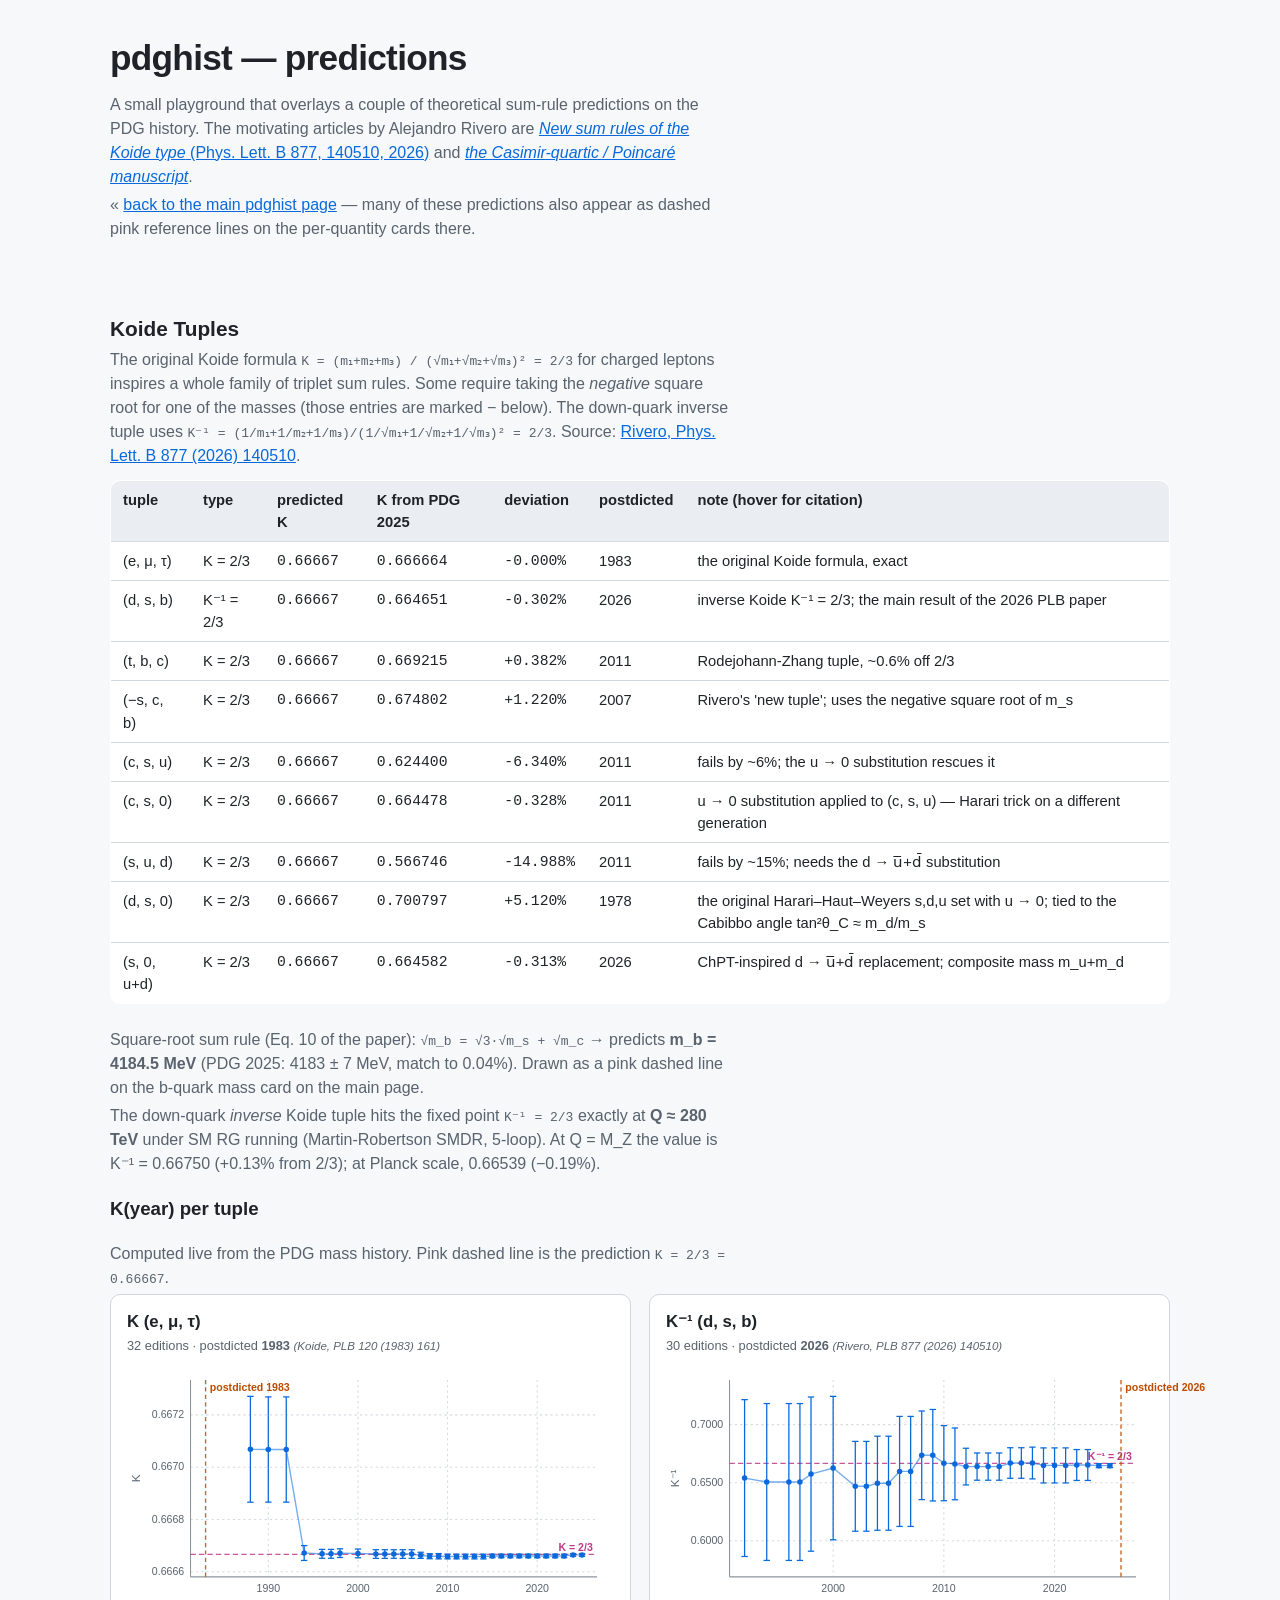
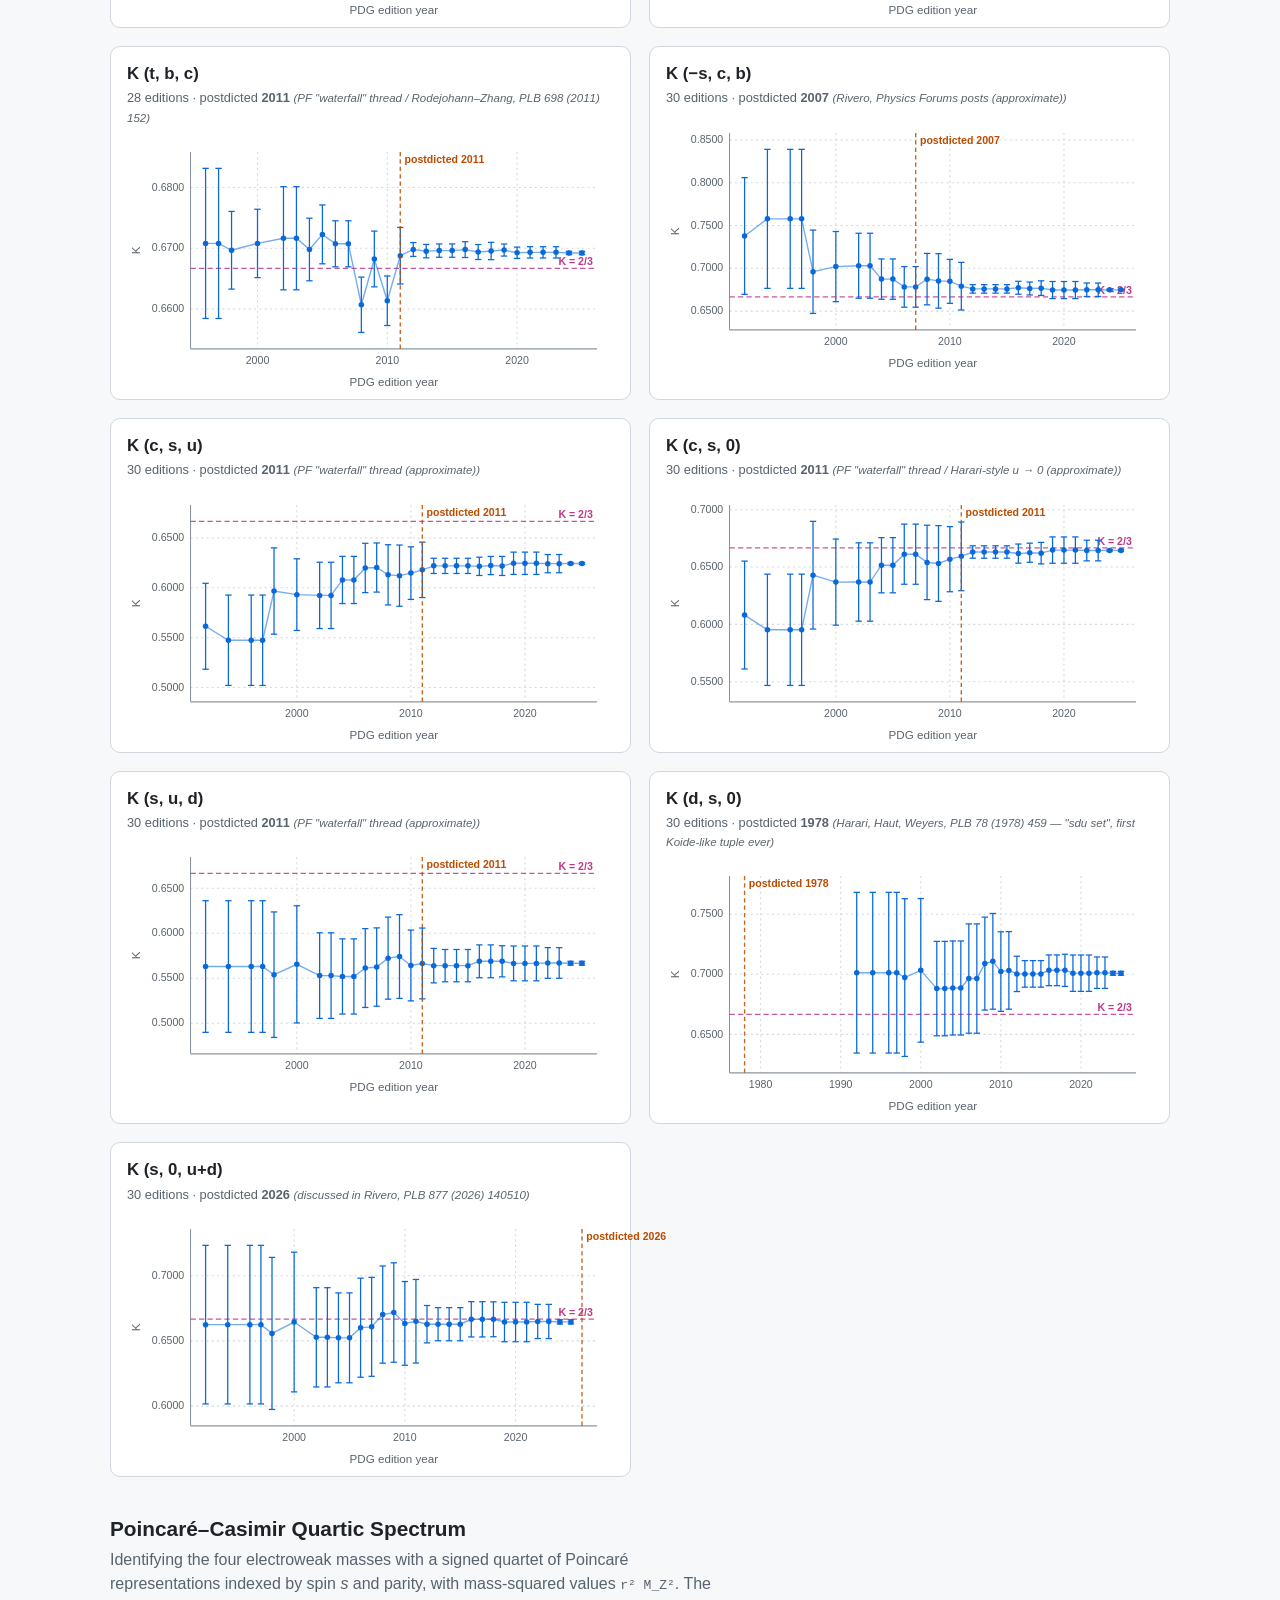
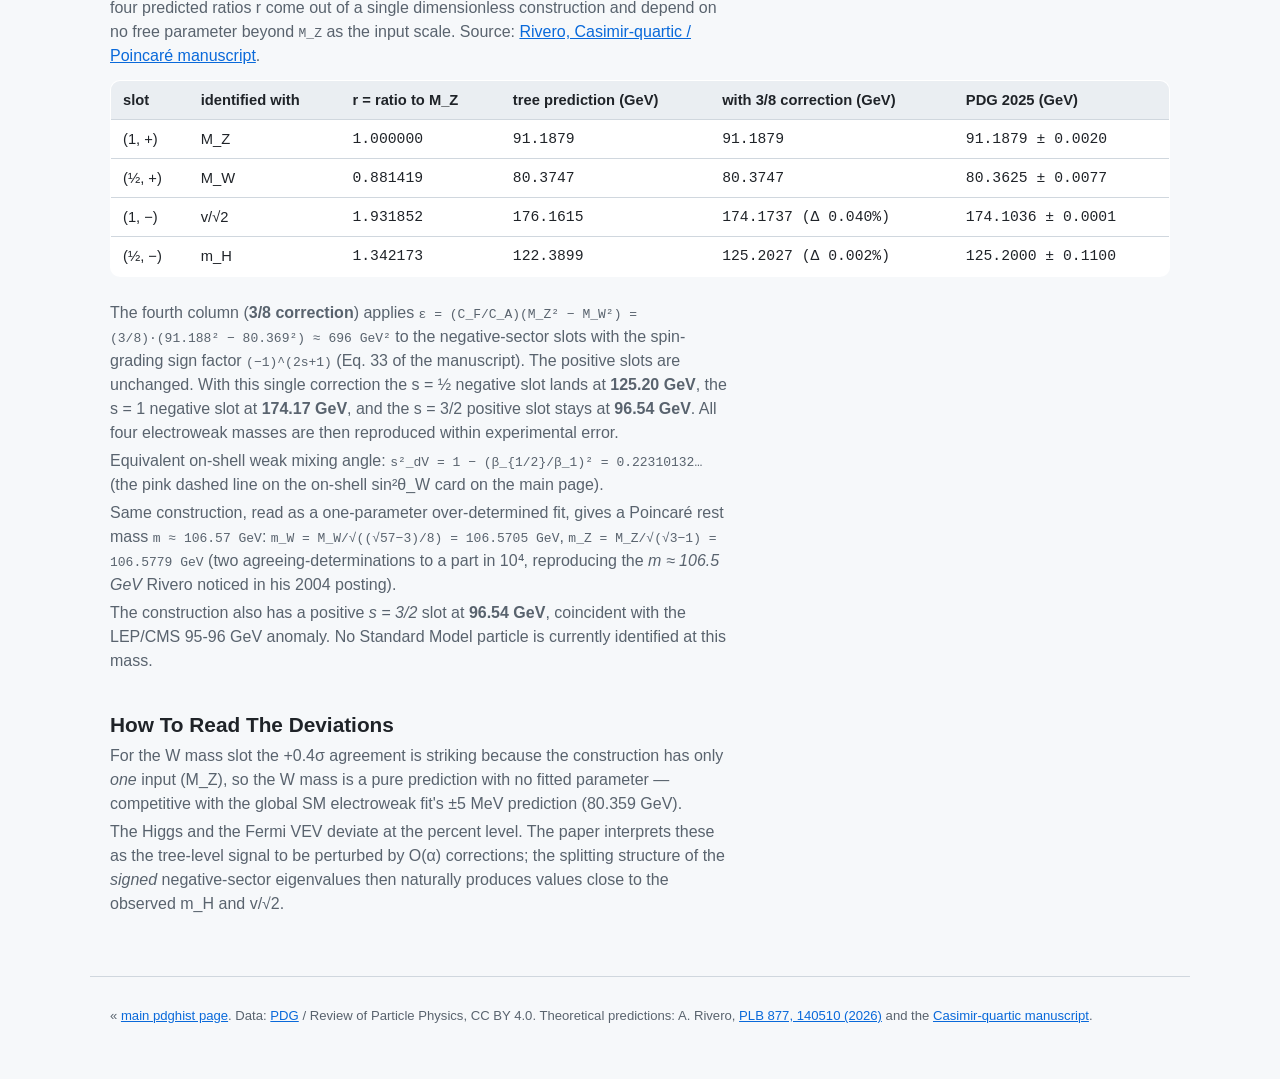
==== docs/predictions.html @ 5d5d6039 "Add 2026 preview, EW review scraping, predictions page - Backfill u/d/s quark masses 2012-2023 via l" ====
<!DOCTYPE html>
<html lang="en">
<head>
<meta charset="utf-8">
<meta name="viewport" content="width=device-width, initial-scale=1">
<title>pdghist &mdash; Theoretical predictions</title>
<link rel="stylesheet" href="style.css?v=2026-05-15c">
</head>
<body>
<header>
  <h1>pdghist &mdash; predictions</h1>
  <p class="tagline">A small playground that overlays a couple of theoretical
  sum-rule predictions on the PDG history. The motivating articles by
  Alejandro Rivero are <a href="https://a.rivero.nom.es/research/plb.pdf">
  <em>New sum rules of the Koide type</em> (Phys. Lett. B 877, 140510, 2026)</a>
  and <a href="https://a.rivero.nom.es/research/fused_manuscript.pdf">
  <em>the Casimir-quartic / Poincar&eacute; manuscript</em></a>.</p>
  <p class="tagline">&laquo; <a href="index.html">back to the main pdghist
  page</a> &mdash; many of these predictions also appear as dashed pink
  reference lines on the per-quantity cards there.</p>
</header>

<main>

<section class="category">
  <h2>Koide tuples</h2>
  <p class="tagline">The original Koide formula
  <code>K = (m₁+m₂+m₃) / (√m₁+√m₂+√m₃)² = 2/3</code> for charged leptons
  inspires a whole family of triplet sum rules. Some require taking the
  <em>negative</em> square root for one of the masses (those entries are
  marked &minus; below). The down-quark inverse tuple uses
  <code>K⁻¹ = (1/m₁+1/m₂+1/m₃)/(1/√m₁+1/√m₂+1/√m₃)² = 2/3</code>.
  Source: <a href="https://a.rivero.nom.es/research/plb.pdf">Rivero, Phys.
  Lett. B 877 (2026) 140510</a>.</p>

  <table class="pred-table">
    <thead><tr>
      <th>tuple</th>
      <th>type</th>
      <th>predicted K</th>
      <th>K from PDG 2025</th>
      <th>deviation</th>
      <th>postdicted</th>
      <th>note (hover for citation)</th>
    </tr></thead>
    <tbody id="koide-tbody"></tbody>
  </table>

  <p class="tagline">Square-root sum rule (Eq. 10 of the paper):
  <code>√m_b = √3·√m_s + √m_c</code> &rarr; predicts
  <strong>m_b = 4184.5 MeV</strong> (PDG 2025: 4183 &plusmn; 7 MeV, match
  to 0.04%). Drawn as a pink dashed line on the b-quark mass card on the
  main page.</p>

  <p class="tagline">The down-quark <em>inverse</em> Koide tuple hits the
  fixed point <code>K⁻¹ = 2/3</code> exactly at
  <strong>Q &asymp; 280 TeV</strong> under SM RG running (Martin-Robertson
  SMDR, 5-loop). At Q = M_Z the value is K⁻¹ = 0.66750 (+0.13% from 2/3);
  at Planck scale, 0.66539 (&minus;0.19%).</p>

  <h3>K(year) per tuple</h3>
  <p class="tagline">Computed live from the PDG mass history. Pink dashed
  line is the prediction <code>K = 2/3 = 0.66667</code>.</p>
  <div id="koide-plots" class="grid"></div>
</section>

<section class="category">
  <h2>Poincar&eacute;&ndash;Casimir quartic spectrum</h2>
  <p class="tagline">Identifying the four electroweak masses with a signed
  quartet of Poincar&eacute; representations indexed by spin <em>s</em> and
  parity, with mass-squared values <code>r² M_Z²</code>. The four predicted
  ratios r come out of a single dimensionless construction and depend on no
  free parameter beyond <code>M_Z</code> as the input scale.
  Source: <a href="https://a.rivero.nom.es/research/fused_manuscript.pdf">
  Rivero, Casimir-quartic / Poincar&eacute; manuscript</a>.</p>

  <table class="pred-table">
    <thead><tr>
      <th>slot</th>
      <th>identified with</th>
      <th>r = ratio to M_Z</th>
      <th>tree prediction (GeV)</th>
      <th>with 3/8 correction (GeV)</th>
      <th>PDG 2025 (GeV)</th>
    </tr></thead>
    <tbody id="casimir-tbody"></tbody>
  </table>

  <p class="tagline">The fourth column (<strong>3/8 correction</strong>) applies
  <code>ε = (C_F/C_A)(M_Z² − M_W²) = (3/8)·(91.188² − 80.369²) ≈ 696 GeV²</code>
  to the negative-sector slots with the spin-grading sign factor
  <code>(−1)^(2s+1)</code> (Eq. 33 of the manuscript). The positive slots are
  unchanged. With this single correction the s = ½ negative slot lands at
  <strong>125.20 GeV</strong>, the s = 1 negative slot at
  <strong>174.17 GeV</strong>, and the s = 3/2 positive slot stays at
  <strong>96.54 GeV</strong>. All four electroweak masses are then reproduced
  within experimental error.</p>

  <p class="tagline">Equivalent on-shell weak mixing angle:
  <code>s²_dV = 1 − (β_{1/2}/β_1)² = 0.22310132…</code> (the pink dashed
  line on the on-shell sin²θ_W card on the main page).</p>

  <p class="tagline">Same construction, read as a one-parameter
  over-determined fit, gives a Poincar&eacute; rest mass
  <code>m ≈ 106.57 GeV</code>:
  <code>m_W = M_W/√((√57−3)/8) = 106.5705 GeV</code>,
  <code>m_Z = M_Z/√(√3−1) = 106.5779 GeV</code>
  (two agreeing-determinations to a part in 10⁴, reproducing the
  <em>m ≈ 106.5 GeV</em> Rivero noticed in his 2004 posting).</p>

  <p class="tagline">The construction also has a positive
  <em>s = 3/2</em> slot at <strong>96.54 GeV</strong>, coincident with
  the LEP/CMS 95-96 GeV anomaly. No Standard Model particle is currently
  identified at this mass.</p>
</section>

<section class="category">
  <h2>How to read the deviations</h2>
  <p class="tagline">For the W mass slot the +0.4σ agreement is striking
  because the construction has only <em>one</em> input
  (M_Z), so the W mass is a pure prediction with no fitted parameter
  &mdash; competitive with the global SM electroweak fit's ±5 MeV
  prediction (80.359 GeV).</p>

  <p class="tagline">The Higgs and the Fermi VEV deviate at the
  percent level. The paper interprets these as the tree-level signal
  to be perturbed by O(α) corrections; the splitting structure of the
  <em>signed</em> negative-sector eigenvalues then naturally produces
  values close to the observed m_H and v/√2.</p>
</section>

</main>

<footer>
  <p>&laquo; <a href="index.html">main pdghist page</a>.
  Data: <a href="https://pdg.lbl.gov/">PDG</a> /
  Review of Particle Physics, CC BY 4.0.
  Theoretical predictions: A. Rivero,
  <a href="https://a.rivero.nom.es/research/plb.pdf">PLB 877, 140510 (2026)</a>
  and the
  <a href="https://a.rivero.nom.es/research/fused_manuscript.pdf">Casimir-quartic
  manuscript</a>.</p>
</footer>

<script src="predictions.js?v=2026-05-15c"></script>
</body>
</html>
---- docs/style.css ----
:root {
  --bg: #f6f8fa;
  --panel: #ffffff;
  --border: #d0d7de;
  --fg: #1f2328;
  --muted: #59636e;
  --accent: #0969da;
  --accent2: #bc4c00;
  --accent3: #1a7f37;
}
* { box-sizing: border-box; }
body {
  margin: 0;
  font-family: -apple-system, BlinkMacSystemFont, "Segoe UI", Roboto, Helvetica, Arial, sans-serif;
  background: var(--bg);
  color: var(--fg);
  line-height: 1.5;
}
a { color: var(--accent); }
header, nav, main, footer { max-width: 1100px; margin: 0 auto; padding: 0 20px; }
header { padding-top: 32px; padding-bottom: 8px; }
h1 { font-size: 2.2rem; margin: 0 0 8px; letter-spacing: -0.02em; }
.tagline { color: var(--muted); margin: 4px 0; max-width: 70ch; }

nav {
  position: sticky; top: 0; z-index: 10;
  background: rgba(246,248,250,0.92);
  backdrop-filter: blur(6px);
  padding-top: 12px; padding-bottom: 12px;
  border-bottom: 1px solid var(--border);
  display: flex; flex-wrap: wrap; gap: 8px;
}
nav a {
  font-size: 0.85rem; text-decoration: none;
  padding: 4px 10px; border: 1px solid var(--border);
  border-radius: 999px; color: var(--muted);
  background: var(--panel);
}
nav a:hover { color: var(--fg); border-color: var(--accent); }

main { padding-top: 24px; padding-bottom: 48px; }
.loading { color: var(--muted); }

.category { margin: 36px 0 12px; }
.category h2 {
  font-size: 1.3rem; margin: 0 0 4px;
  text-transform: capitalize;
}
.grid {
  display: grid;
  grid-template-columns: repeat(auto-fill, minmax(420px, 1fr));
  gap: 18px;
}
.card {
  background: var(--panel);
  border: 1px solid var(--border);
  border-radius: 10px;
  padding: 14px 16px 10px;
}
.card h3 { margin: 0; font-size: 1.05rem; }
.card .meta { color: var(--muted); font-size: 0.8rem; margin: 2px 0 8px; }
.card .meta code { color: var(--accent2); }
svg { display: block; width: 100%; height: auto; overflow: visible; }
.axis { stroke: #8c959f; stroke-width: 1; }
.grid-line { stroke: var(--border); stroke-width: 1; stroke-dasharray: 2 3; opacity: 0.9; }
.tick-label { fill: var(--muted); font-size: 10px; }
.axis-title { fill: var(--muted); font-size: 11px; }
.errbar { stroke-width: 1.4; }
.legend { font-size: 11px; fill: var(--muted); }
.annotation-label { font-size: 10px; font-weight: 600; }

.pred-table {
  width: 100%; border-collapse: collapse;
  font-size: 0.92rem; margin: 12px 0 24px;
  background: var(--panel);
  border: 1px solid var(--border); border-radius: 10px;
  overflow: hidden;
}
.pred-table th, .pred-table td {
  padding: 8px 12px; border-bottom: 1px solid var(--border);
  text-align: left; vertical-align: top;
}
.pred-table th {
  background: #eaeef2; font-weight: 600; color: var(--fg);
}
.pred-table tr:last-child td { border-bottom: none; }
.pred-table td.num { font-variant-numeric: tabular-nums;
  font-family: ui-monospace, SFMono-Regular, Menlo, Monaco, monospace; }
.hint { color: var(--muted); font-style: italic; font-size: 0.9em; }

/* global all-masses figure */
.global-wrap {
  background: var(--panel);
  border: 1px solid var(--border);
  border-radius: 10px;
  padding: 14px 16px;
  margin-top: 10px;
}
.global-label { font-size: 11px; }
.global-band { stroke: none; }

/* vertical-zoom control bar */
#zoom-bar {
  margin: 30px 0 6px;
  padding: 10px 14px;
  background: var(--panel);
  border: 1px solid var(--border);
  border-radius: 10px;
  font-size: 0.84rem;
  display: flex; flex-wrap: wrap; gap: 6px 12px; align-items: baseline;
}
.zoom-label { color: var(--muted); }
#zoom-links { display: inline-flex; flex-wrap: wrap; gap: 6px; }
#zoom-links a {
  text-decoration: none;
  padding: 3px 10px;
  border: 1px solid var(--border);
  border-radius: 999px;
  color: var(--accent);
}
#zoom-links a.active {
  background: var(--accent); color: #fff; border-color: var(--accent);
}
.ann-toggle {
  display: inline-flex; gap: 4px; align-items: center;
  color: var(--muted); padding-left: 4px;
}
.ann-toggle input { cursor: pointer; }
.ann-toggle label { cursor: pointer; }

.tooltip {
  position: fixed; pointer-events: none;
  background: #1f2328; color: #fff;
  border: 1px solid #1f2328; border-radius: 6px;
  padding: 6px 9px; font-size: 12px; z-index: 50;
  opacity: 0; transition: opacity 0.08s;
  white-space: nowrap;
}
footer {
  border-top: 1px solid var(--border);
  padding-top: 16px; padding-bottom: 40px;
  color: var(--muted); font-size: 0.82rem;
}
footer code { color: var(--accent2); }

@media print {
  nav { position: static; }
  #zoom-bar { background: none; }
  .card, .global-wrap { break-inside: avoid; }
}
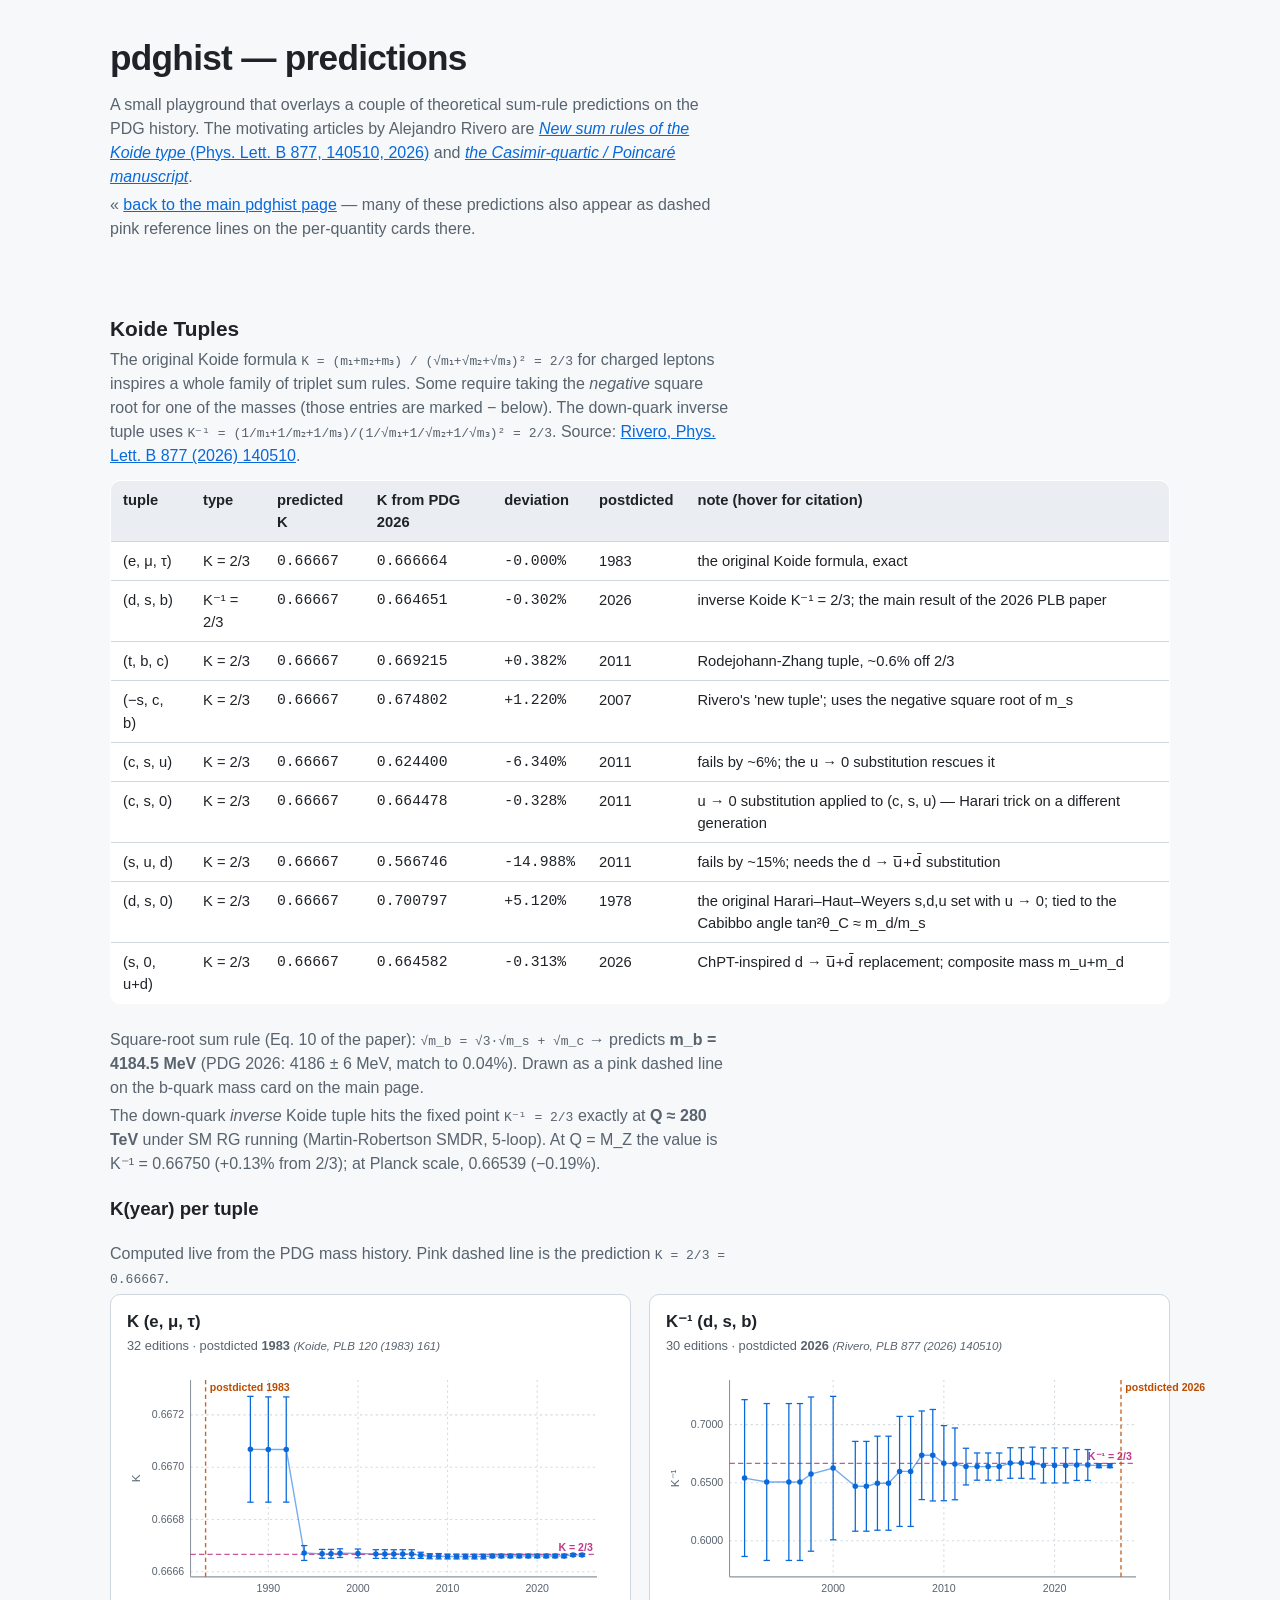
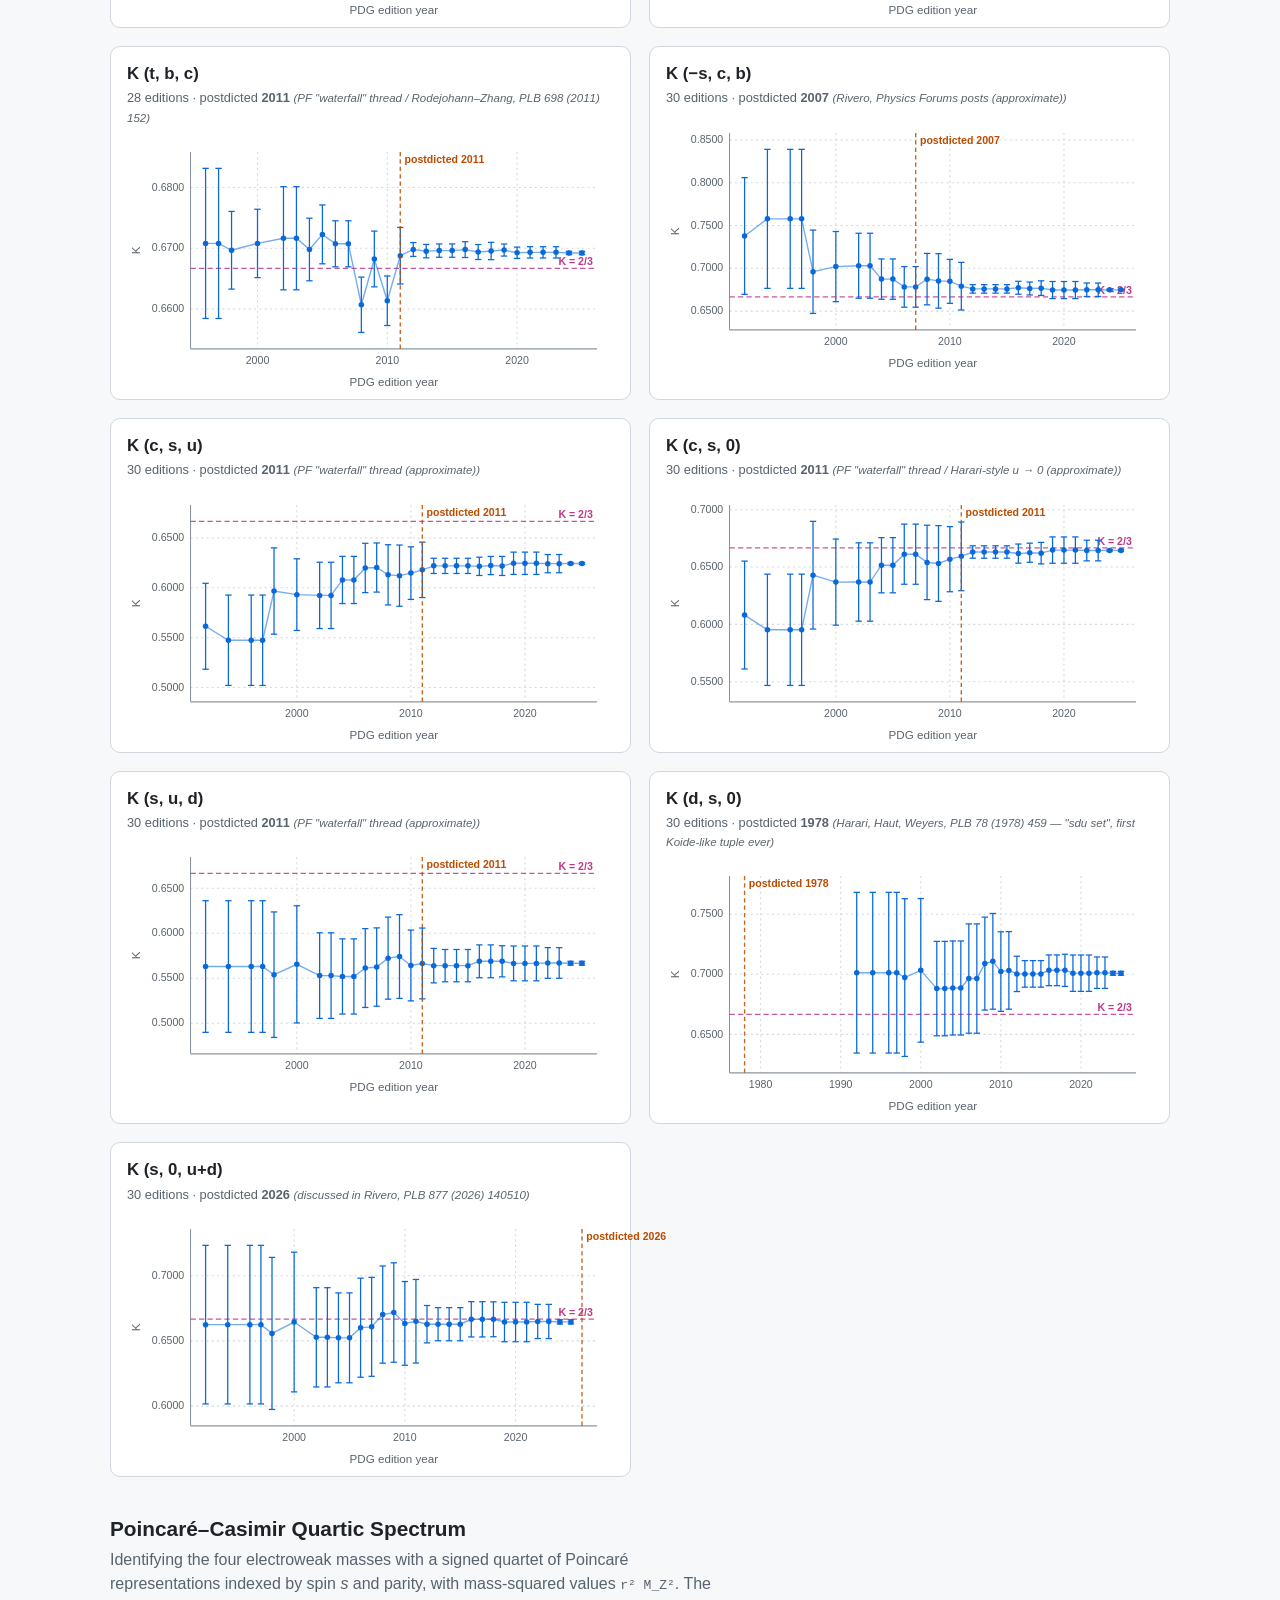
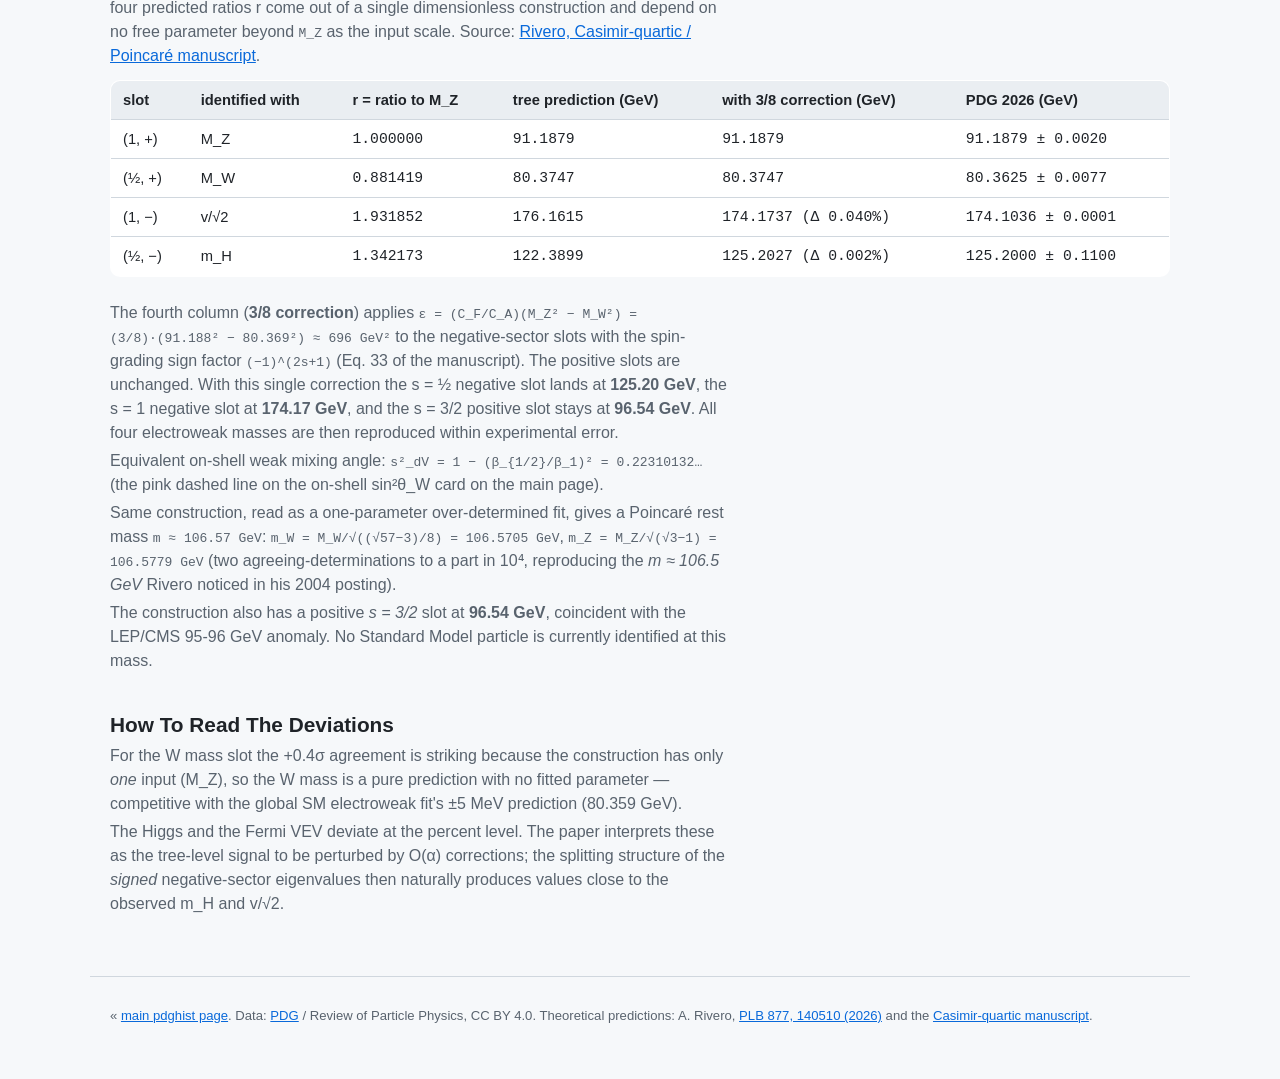
==== commit 81ef0d37: "Update predictions page to PDG 2026 - Update table headers from "PDG 2025" to "PDG 2026" - Update bo" ====
--- a/docs/predictions.html
+++ b/docs/predictions.html
@@ -38,7 +38,7 @@
       <th>tuple</th>
       <th>type</th>
       <th>predicted K</th>
-      <th>K from PDG 2025</th>
+      <th>K from PDG 2026</th>
       <th>deviation</th>
       <th>postdicted</th>
       <th>note (hover for citation)</th>
@@ -48,7 +48,7 @@
 
   <p class="tagline">Square-root sum rule (Eq. 10 of the paper):
   <code>√m_b = √3·√m_s + √m_c</code> &rarr; predicts
-  <strong>m_b = 4184.5 MeV</strong> (PDG 2025: 4183 &plusmn; 7 MeV, match
+  <strong>m_b = 4184.5 MeV</strong> (PDG 2026: 4186 &plusmn; 6 MeV, match
   to 0.04%). Drawn as a pink dashed line on the b-quark mass card on the
   main page.</p>
 
@@ -81,7 +81,7 @@
       <th>r = ratio to M_Z</th>
       <th>tree prediction (GeV)</th>
       <th>with 3/8 correction (GeV)</th>
-      <th>PDG 2025 (GeV)</th>
+      <th>PDG 2026 (GeV)</th>
     </tr></thead>
     <tbody id="casimir-tbody"></tbody>
   </table>
